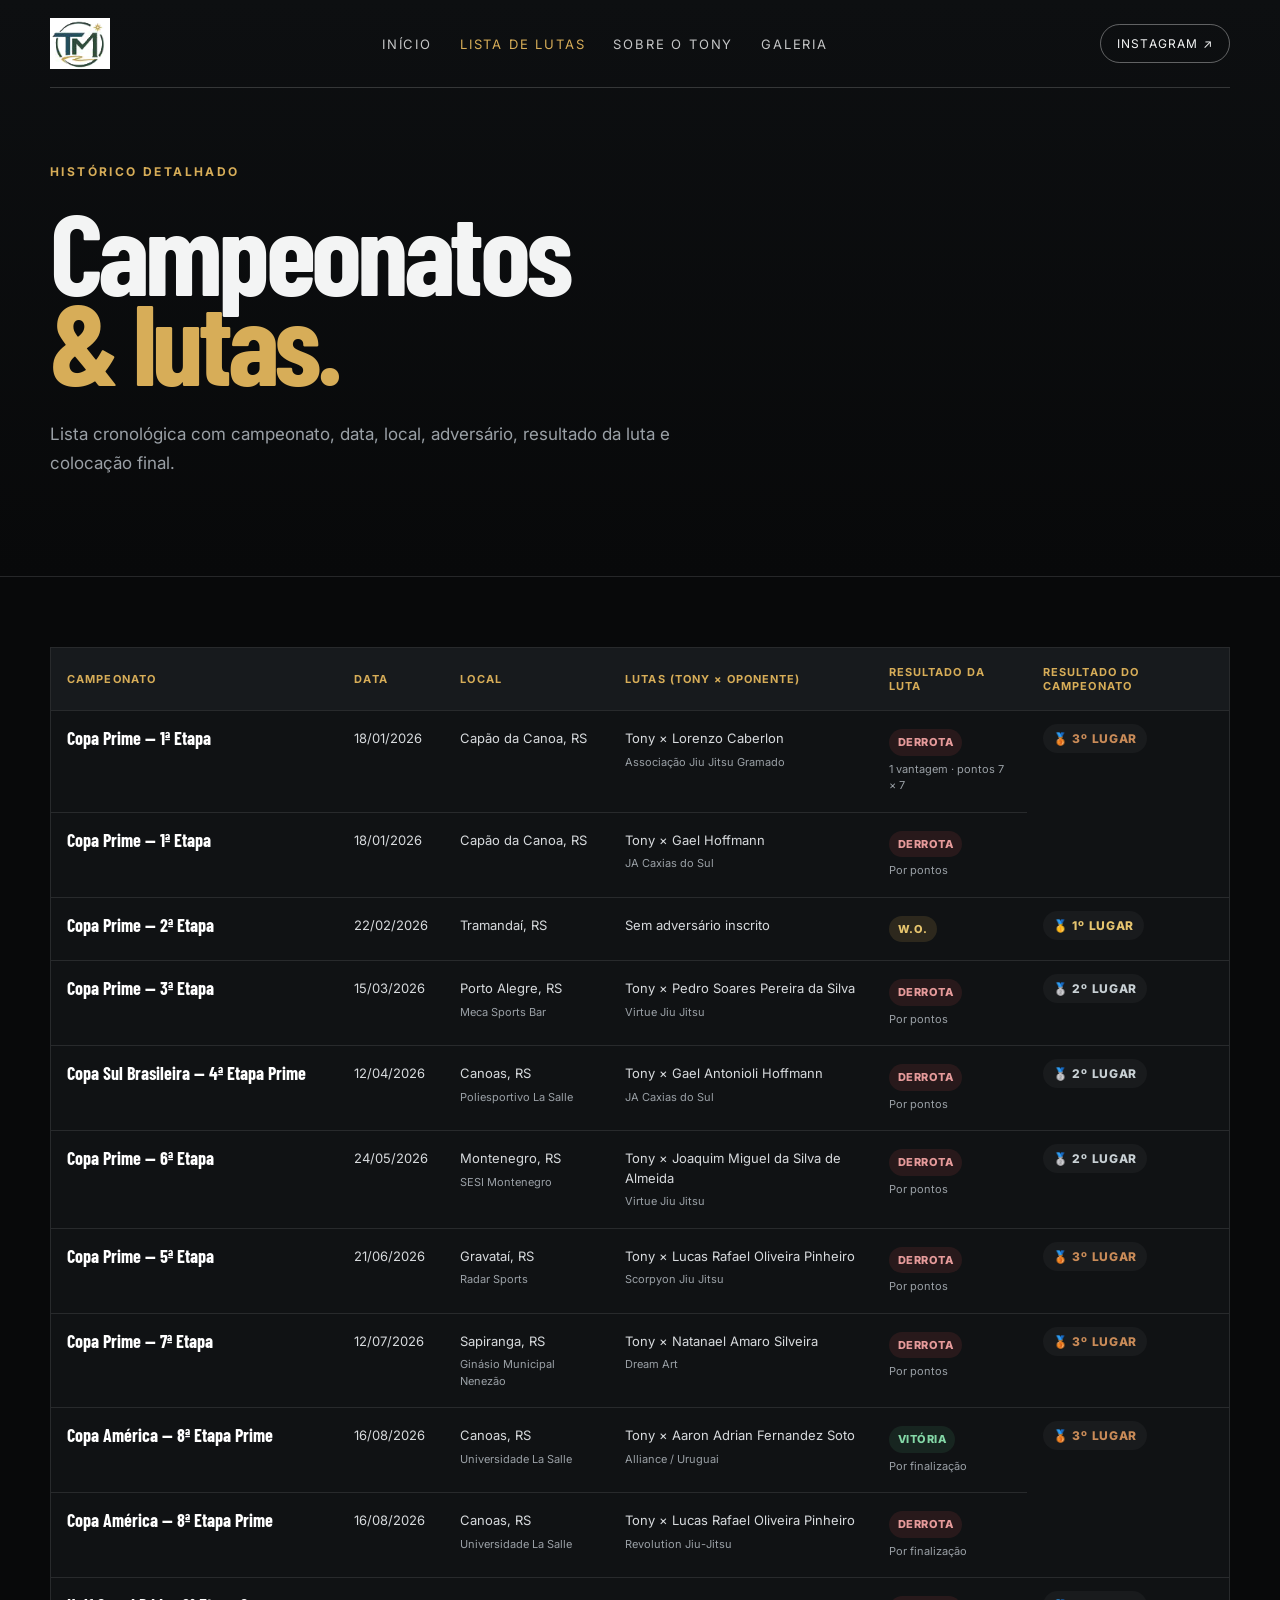
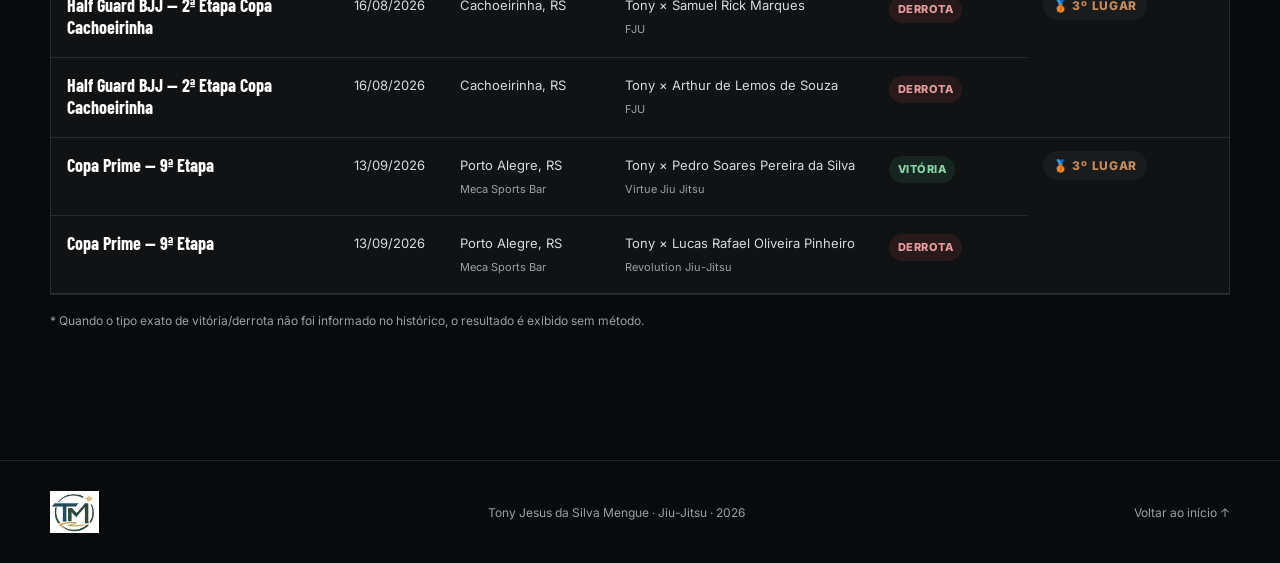
==== historico.html @ a33ff473 "Adiciona Sobre o Tony ao menu do histórico" ====
<!doctype html>
<html lang="pt-BR">
<head>
  <meta charset="utf-8">
  <meta name="viewport" content="width=device-width, initial-scale=1">
  <meta name="description" content="Lista completa de campeonatos e lutas de Tony Jesus da Silva Mengue.">
  <title>Lista de Competições | Tony Mengue</title>
  <link rel="preconnect" href="https://fonts.googleapis.com">
  <link rel="preconnect" href="https://fonts.gstatic.com" crossorigin>
  <link href="https://fonts.googleapis.com/css2?family=Barlow+Condensed:wght@600;700;800&family=Inter:wght@400;500;600;700&display=swap" rel="stylesheet">
  <link rel="stylesheet" href="styles.css">
</head>
<body>
  <header class="subpage-header">
    <nav class="nav container">
      <a href="index.html" class="brand"><img src="assets/logo-tm.png" alt="Logo Team DM" class="brand-logo"></a>
      <div class="nav-links">
        <a href="index.html">Início</a>
        <a href="historico.html" class="active">Lista de lutas</a>
        <a href="sobre.html">Sobre o Tony</a>
        <a href="index.html#galeria">Galeria</a>
      </div>
      <a class="ig-btn" href="https://www.instagram.com/tonymengueoficial/" target="_blank" rel="noopener">Instagram ↗</a>
    </nav>
    <div class="container subpage-intro">
      <span class="section-kicker">HISTÓRICO DETALHADO</span>
      <h1>Campeonatos<br><span>& lutas.</span></h1>
      <p>Lista cronológica com campeonato, data, local, adversário, resultado da luta e colocação final.</p>
    </div>
  </header>

  <main>
    <section class="section competition-list">
      <div class="container">
        <div class="table-wrap">
          <table class="fight-table">
            <thead>
              <tr>
                <th>Campeonato</th>
                <th>Data</th>
                <th>Local</th>
                <th>Lutas (Tony × Oponente)</th>
                <th>Resultado da luta</th>
                <th>Resultado do campeonato</th>
              </tr>
            </thead>
            <tbody>
              <tr>
                <td><strong>Copa Prime — 1ª Etapa</strong></td>
                <td>18/01/2026</td>
                <td>Capão da Canoa, RS</td>
                <td>Tony × Lorenzo Caberlon <small>Associação Jiu Jitsu Gramado</small></td>
                <td><span class="fight-result loss">Derrota</span><small>1 vantagem · pontos 7 × 7</small></td>
                <td rowspan="2"><span class="medal bronze">🥉 3º lugar</span></td>
              </tr>
              <tr>
                <td><strong>Copa Prime — 1ª Etapa</strong></td>
                <td>18/01/2026</td>
                <td>Capão da Canoa, RS</td>
                <td>Tony × Gael Hoffmann <small>JA Caxias do Sul</small></td>
                <td><span class="fight-result loss">Derrota</span><small>Por pontos</small></td>
              </tr>

              <tr>
                <td><strong>Copa Prime — 2ª Etapa</strong></td>
                <td>22/02/2026</td>
                <td>Tramandaí, RS</td>
                <td>Sem adversário inscrito</td>
                <td><span class="fight-result wo">W.O.</span></td>
                <td><span class="medal gold">🥇 1º lugar</span></td>
              </tr>

              <tr>
                <td><strong>Copa Prime — 3ª Etapa</strong></td>
                <td>15/03/2026</td>
                <td>Porto Alegre, RS <small>Meca Sports Bar</small></td>
                <td>Tony × Pedro Soares Pereira da Silva <small>Virtue Jiu Jitsu</small></td>
                <td><span class="fight-result loss">Derrota</span><small>Por pontos</small></td>
                <td><span class="medal silver">🥈 2º lugar</span></td>
              </tr>

              <tr>
                <td><strong>Copa Sul Brasileira — 4ª Etapa Prime</strong></td>
                <td>12/04/2026</td>
                <td>Canoas, RS <small>Poliesportivo La Salle</small></td>
                <td>Tony × Gael Antonioli Hoffmann <small>JA Caxias do Sul</small></td>
                <td><span class="fight-result loss">Derrota</span><small>Por pontos</small></td>
                <td><span class="medal silver">🥈 2º lugar</span></td>
              </tr>

              <tr>
                <td><strong>Copa Prime — 6ª Etapa</strong></td>
                <td>24/05/2026</td>
                <td>Montenegro, RS <small>SESI Montenegro</small></td>
                <td>Tony × Joaquim Miguel da Silva de Almeida <small>Virtue Jiu Jitsu</small></td>
                <td><span class="fight-result loss">Derrota</span><small>Por pontos</small></td>
                <td><span class="medal silver">🥈 2º lugar</span></td>
              </tr>

              <tr>
                <td><strong>Copa Prime — 5ª Etapa</strong></td>
                <td>21/06/2026</td>
                <td>Gravataí, RS <small>Radar Sports</small></td>
                <td>Tony × Lucas Rafael Oliveira Pinheiro <small>Scorpyon Jiu Jitsu</small></td>
                <td><span class="fight-result loss">Derrota</span><small>Por pontos</small></td>
                <td><span class="medal bronze">🥉 3º lugar</span></td>
              </tr>

              <tr>
                <td><strong>Copa Prime — 7ª Etapa</strong></td>
                <td>12/07/2026</td>
                <td>Sapiranga, RS <small>Ginásio Municipal Nenezão</small></td>
                <td>Tony × Natanael Amaro Silveira <small>Dream Art</small></td>
                <td><span class="fight-result loss">Derrota</span><small>Por pontos</small></td>
                <td><span class="medal bronze">🥉 3º lugar</span></td>
              </tr>

              <tr>
                <td><strong>Copa América — 8ª Etapa Prime</strong></td>
                <td>16/08/2026</td>
                <td>Canoas, RS <small>Universidade La Salle</small></td>
                <td>Tony × Aaron Adrian Fernandez Soto <small>Alliance / Uruguai</small></td>
                <td><span class="fight-result win">Vitória</span><small>Por finalização</small></td>
                <td rowspan="2"><span class="medal bronze">🥉 3º lugar</span></td>
              </tr>
              <tr>
                <td><strong>Copa América — 8ª Etapa Prime</strong></td>
                <td>16/08/2026</td>
                <td>Canoas, RS <small>Universidade La Salle</small></td>
                <td>Tony × Lucas Rafael Oliveira Pinheiro <small>Revolution Jiu-Jitsu</small></td>
                <td><span class="fight-result loss">Derrota</span><small>Por finalização</small></td>
              </tr>

              <tr>
                <td><strong>Half Guard BJJ — 2ª Etapa Copa Cachoeirinha</strong></td>
                <td>16/08/2026</td>
                <td>Cachoeirinha, RS</td>
                <td>Tony × Samuel Rick Marques <small>FJU</small></td>
                <td><span class="fight-result loss">Derrota</span></td>
                <td rowspan="2"><span class="medal bronze">🥉 3º lugar</span></td>
              </tr>
              <tr>
                <td><strong>Half Guard BJJ — 2ª Etapa Copa Cachoeirinha</strong></td>
                <td>16/08/2026</td>
                <td>Cachoeirinha, RS</td>
                <td>Tony × Arthur de Lemos de Souza <small>FJU</small></td>
                <td><span class="fight-result loss">Derrota</span></td>
              </tr>

              <tr>
                <td><strong>Copa Prime — 9ª Etapa</strong></td>
                <td>13/09/2026</td>
                <td>Porto Alegre, RS <small>Meca Sports Bar</small></td>
                <td>Tony × Pedro Soares Pereira da Silva <small>Virtue Jiu Jitsu</small></td>
                <td><span class="fight-result win">Vitória</span></td>
                <td rowspan="2"><span class="medal bronze">🥉 3º lugar</span></td>
              </tr>
              <tr>
                <td><strong>Copa Prime — 9ª Etapa</strong></td>
                <td>13/09/2026</td>
                <td>Porto Alegre, RS <small>Meca Sports Bar</small></td>
                <td>Tony × Lucas Rafael Oliveira Pinheiro <small>Revolution Jiu-Jitsu</small></td>
                <td><span class="fight-result loss">Derrota</span></td>
              </tr>
            </tbody>
          </table>
        </div>
        <p class="table-note">* Quando o tipo exato de vitória/derrota não foi informado no histórico, o resultado é exibido sem método.</p>
      </div>
    </section>
  </main>

  <footer>
    <div class="container footer-inner">
      <div class="brand footer-brand"><img src="assets/logo-tm.png" alt="Logo Team DM" class="brand-logo"></div>
      <p>Tony Jesus da Silva Mengue · Jiu-Jitsu · 2026</p>
      <a href="index.html">Voltar ao início ↑</a>
    </div>
  </footer>
</body>
</html>
---- styles.css ----
:root{--bg:#08090a;--panel:#101214;--panel2:#15181b;--text:#f3f4f4;--muted:#9aa0a6;--gold:#d7ad58;--green:#3f8b61;--line:rgba(255,255,255,.1)}
*{box-sizing:border-box}html{scroll-behavior:smooth}body{margin:0;background:var(--bg);color:var(--text);font-family:Inter,system-ui,sans-serif}a{color:inherit;text-decoration:none}img{display:block;width:100%}.container{width:min(1180px,calc(100% - 40px));margin:auto}
.hero{height:100svh;min-height:700px;position:relative;background:url('assets/hero.jpg') center 35%/cover no-repeat;overflow:hidden}.hero-overlay{position:absolute;inset:0;background:linear-gradient(90deg,rgba(4,5,6,.88) 0%,rgba(4,5,6,.55) 43%,rgba(4,5,6,.12) 75%),linear-gradient(0deg,rgba(4,5,6,.75) 0%,transparent 38%)}
.nav{position:relative;z-index:4;height:88px;display:flex;align-items:center;justify-content:space-between;border-bottom:1px solid rgba(255,255,255,.17)}.brand{display:flex;align-items:center;justify-content:center;text-decoration:none}
.brand-logo{height:52px;width:auto;display:block;object-fit:contain}
.footer-brand .brand-logo{height:42px;width:auto}.nav-links{display:flex;gap:28px;font-size:13px;text-transform:uppercase;letter-spacing:.14em}.nav-links a{opacity:.8}.nav-links a:hover{opacity:1}.ig-btn{border:1px solid rgba(255,255,255,.35);padding:11px 16px;border-radius:999px;font-size:12px;text-transform:uppercase;letter-spacing:.1em}
.hero-content{position:relative;z-index:2;padding-top:16vh}.eyebrow,.section-kicker{font-size:12px;letter-spacing:.2em;color:var(--gold);font-weight:700}.hero h1{font-family:"Barlow Condensed";font-size:clamp(82px,13vw,180px);line-height:.72;letter-spacing:-.045em;margin:35px 0}.hero h1 span{color:transparent;-webkit-text-stroke:1.5px rgba(255,255,255,.7)}.hero-copy{max-width:560px;color:#d4d7d8;font-size:18px;line-height:1.7}.hero-actions{display:flex;gap:12px;margin-top:32px;flex-wrap:wrap}.btn{display:inline-flex;align-items:center;justify-content:center;min-height:48px;padding:0 22px;border-radius:5px;text-transform:uppercase;font-size:12px;font-weight:800;letter-spacing:.1em}.btn.primary{background:var(--gold);color:#111}.btn.ghost{border:1px solid rgba(255,255,255,.25);background:rgba(0,0,0,.15);backdrop-filter:blur(8px)}.scroll-cue{position:absolute;z-index:2;bottom:32px;right:40px;font-size:10px;letter-spacing:.2em;color:#c8c8c8}
.section{padding:120px 0}.section-head{display:flex;align-items:end;justify-content:space-between;gap:40px;margin:24px 0 55px}.section-head h2,.feature-copy h2,.cta h2{font-family:"Barlow Condensed";font-size:clamp(48px,6vw,86px);line-height:.95;letter-spacing:-.025em;margin:0}.section-head h2 span{color:var(--gold)}.section-head p{max-width:420px;color:var(--muted);line-height:1.7}
.stats-grid{display:grid;grid-template-columns:repeat(5,1fr);gap:12px}.stat-card{background:var(--panel);border:1px solid var(--line);padding:30px 24px;min-height:150px;display:flex;flex-direction:column;justify-content:space-between}.stat-card strong{font-family:"Barlow Condensed";font-size:58px;line-height:1}.stat-card span{color:var(--muted);font-size:13px;text-transform:uppercase;letter-spacing:.08em}.stat-card.accent{background:var(--gold);color:#111}.stat-card.accent span{color:#282114}
.feature-band{display:grid;grid-template-columns:1.2fr .8fr;min-height:640px;background:var(--panel)}.feature-image{background:url('assets/vitoria.jpg') center 35%/cover no-repeat}.feature-copy{padding:80px;display:flex;flex-direction:column;justify-content:center}.feature-copy h2{margin:20px 0 28px}.feature-copy p{color:var(--muted);line-height:1.8;max-width:520px}.feature-date{font-family:"Barlow Condensed";font-size:36px;color:var(--gold);margin-top:30px;letter-spacing:.08em}
.timeline{display:grid;grid-template-columns:repeat(2,1fr);gap:16px}.event-card{background:var(--panel);border:1px solid var(--line);padding:32px;position:relative;overflow:hidden}.event-card:before{content:"";position:absolute;left:0;top:0;bottom:0;width:3px;background:var(--gold);opacity:.8}.event-top{display:flex;justify-content:space-between;gap:20px;align-items:center}.event-date{font-size:11px;color:var(--muted);letter-spacing:.12em}.medal{font-size:12px;font-weight:800;text-transform:uppercase;letter-spacing:.06em;padding:7px 10px;border-radius:999px;background:#191b1d}.medal.gold{color:#e6c56f}.medal.silver{color:#c8d0d4}.medal.bronze{color:#c98b58}.event-card h3{font-family:"Barlow Condensed";font-size:34px;margin:28px 0 10px;line-height:1}.place{color:#e1e4e5;font-size:14px}.category{color:var(--gold);font-size:13px;line-height:1.6}.note{font-size:13px;color:#c5c9cb;background:#171a1d;padding:12px 14px;border-left:2px solid var(--green)}.event-card ul{padding-left:18px;color:var(--muted);line-height:1.7;font-size:13px}
.quote-section{height:72vh;min-height:600px;position:relative;overflow:hidden}.quote-section img{height:100%;object-fit:cover;object-position:center 42%}.quote-overlay{position:absolute;inset:0;background:linear-gradient(90deg,rgba(0,0,0,.8),rgba(0,0,0,.18)),linear-gradient(0deg,rgba(0,0,0,.68),transparent)}.quote-content{position:absolute;inset:0;display:flex;flex-direction:column;justify-content:center}.quote-content span{color:var(--gold);font-size:12px;letter-spacing:.2em}blockquote{font-family:"Barlow Condensed";font-size:clamp(46px,6vw,84px);line-height:.98;max-width:850px;margin:24px 0 0}
.gallery-grid{display:grid;grid-template-columns:1.25fr .75fr 1fr;grid-template-rows:380px 340px;gap:12px}.gallery-grid figure{margin:0;overflow:hidden;background:#111}.gallery-grid img{height:100%;object-fit:cover;transition:transform .55s ease}.gallery-grid figure:hover img{transform:scale(1.035)}.g1{grid-row:1/3}.g4{grid-column:2/4}.g5{display:none}.cta{padding:110px 0;background:#111315;border-top:1px solid var(--line)}.cta-inner{display:flex;align-items:end;justify-content:space-between;gap:40px}.cta h2{margin-top:18px}footer{border-top:1px solid var(--line);padding:30px 0;background:#090a0b;color:var(--muted);font-size:12px}.footer-inner{display:flex;align-items:center;justify-content:space-between;gap:20px}.reveal{opacity:0;transform:translateY(18px);transition:opacity .7s ease,transform .7s ease}.reveal.visible{opacity:1;transform:none}
@media(max-width:900px){.nav-links{display:none}.hero{min-height:760px;background-position:62% center}.hero-overlay{background:linear-gradient(0deg,rgba(4,5,6,.92) 0%,rgba(4,5,6,.4) 60%,rgba(4,5,6,.25))}.hero-content{padding-top:28vh}.hero h1{font-size:clamp(78px,25vw,130px)}.section{padding:84px 0}.section-head{display:block}.section-head p{margin-top:24px}.stats-grid{grid-template-columns:repeat(2,1fr)}.stat-card.accent{grid-column:1/-1}.feature-band{grid-template-columns:1fr}.feature-image{min-height:520px}.feature-copy{padding:55px 30px}.timeline{grid-template-columns:1fr}.quote-section{height:65vh}.gallery-grid{grid-template-columns:1fr 1fr;grid-template-rows:320px 260px 260px}.g1{grid-row:1/3}.g4{grid-column:1/3}.g5{display:block}.cta-inner{display:block}.cta .btn{margin-top:32px}}
@media(max-width:560px){.container{width:min(100% - 28px,1180px)}.nav{height:72px}.ig-btn{padding:9px 12px}.hero-copy{font-size:15px}.scroll-cue{display:none}.stats-grid{grid-template-columns:1fr 1fr}.stat-card{min-height:130px;padding:22px}.stat-card strong{font-size:48px}.gallery-grid{grid-template-columns:1fr;grid-template-rows:repeat(5,280px)}.gallery-grid>*{grid-column:auto!important;grid-row:auto!important}.footer-inner{flex-direction:column;align-items:flex-start}}
.subpage-header{min-height:440px;background:linear-gradient(180deg,#0d0f11 0%,#08090a 100%);border-bottom:1px solid var(--line)}
.subpage-intro{padding:72px 0 82px}
.subpage-intro h1{font-family:"Barlow Condensed";font-size:clamp(68px,9vw,128px);line-height:.78;letter-spacing:-.04em;margin:26px 0 34px}
.subpage-intro h1 span{color:var(--gold)}
.subpage-intro p{max-width:650px;color:var(--muted);font-size:17px;line-height:1.7}
.nav-links a.active{color:var(--gold);opacity:1}
.competition-list{padding-top:70px}
.table-wrap{overflow-x:auto;border:1px solid var(--line);background:var(--panel)}
.fight-table{width:100%;border-collapse:collapse;min-width:1120px}
.fight-table th{position:sticky;top:0;background:#171a1d;color:var(--gold);font-size:11px;text-transform:uppercase;letter-spacing:.1em;text-align:left;padding:17px 16px;border-bottom:1px solid var(--line)}
.fight-table td{padding:18px 16px;border-bottom:1px solid var(--line);vertical-align:top;font-size:13px;line-height:1.5;color:#d7dadd}
.fight-table tbody tr:hover{background:#131619}
.fight-table td strong{color:#fff;font-family:"Barlow Condensed";font-size:18px;line-height:1.1}
.fight-table small{display:block;margin-top:5px;color:var(--muted);font-size:11px}
.fight-result{display:inline-flex;padding:5px 9px;border-radius:999px;font-size:11px;font-weight:800;text-transform:uppercase;letter-spacing:.05em}
.fight-result.win{color:#83d7a6;background:rgba(63,139,97,.16)}
.fight-result.loss{color:#e59a9a;background:rgba(170,67,67,.16)}
.fight-result.wo{color:#e7c56e;background:rgba(215,173,88,.14)}
.table-note{color:var(--muted);font-size:12px;margin-top:18px}
@media(max-width:900px){.subpage-intro{padding:54px 0 64px}.competition-list{padding-top:46px}}

@media(max-width:560px){.brand-logo{height:44px}.footer-brand .brand-logo{height:36px}}
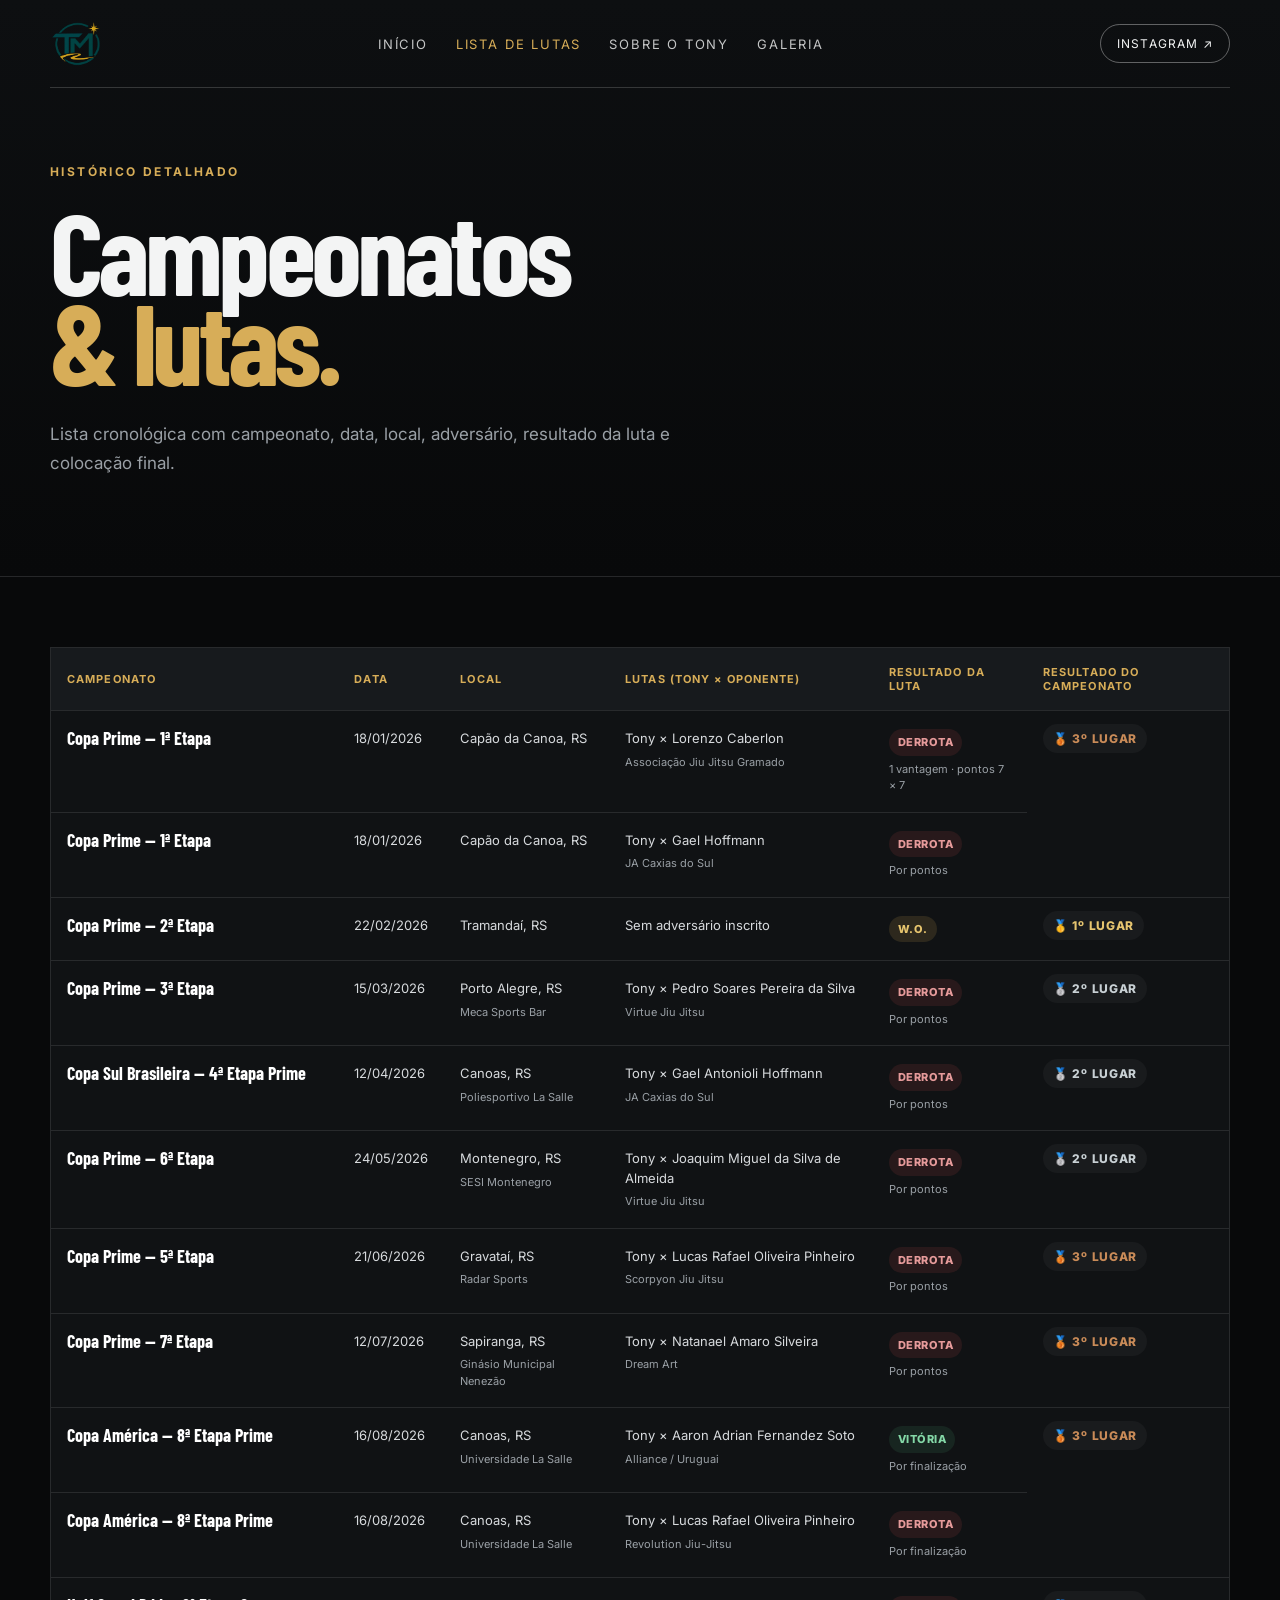
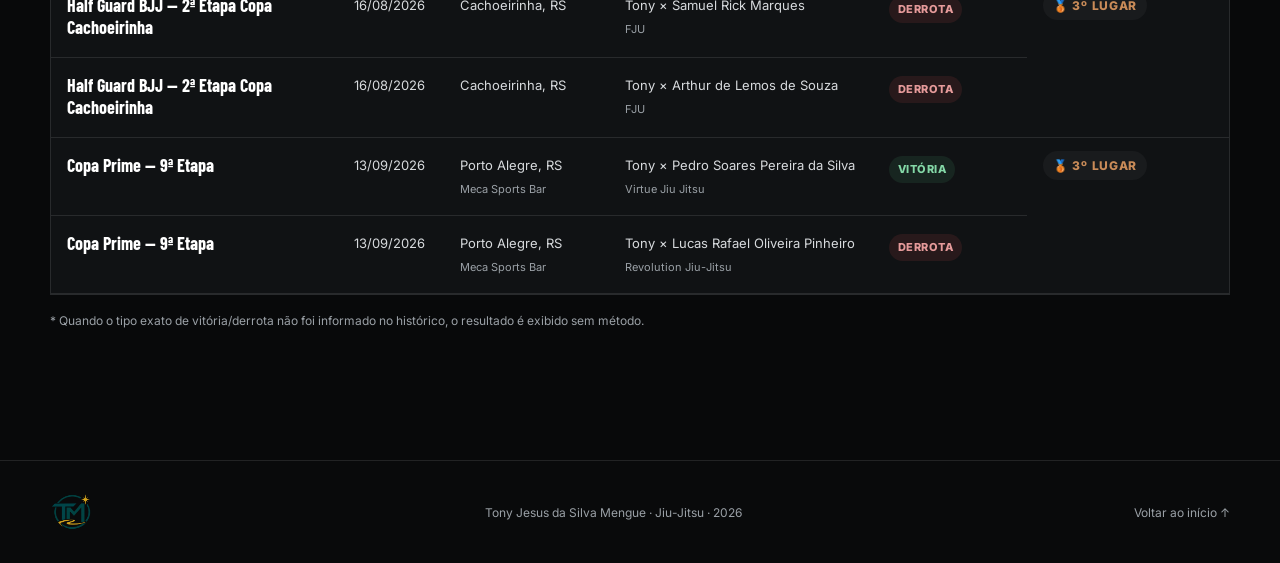
==== commit 10bad51d: "Adiciona logo como ícone do navegador" ====
--- a/historico.html
+++ b/historico.html
@@ -8,6 +8,8 @@
   <link rel="preconnect" href="https://fonts.googleapis.com">
   <link rel="preconnect" href="https://fonts.gstatic.com" crossorigin>
   <link href="https://fonts.googleapis.com/css2?family=Barlow+Condensed:wght@600;700;800&family=Inter:wght@400;500;600;700&display=swap" rel="stylesheet">
+  <link rel="icon" type="image/png" href="assets/logo-tm.png">
+  <link rel="apple-touch-icon" href="assets/logo-tm.png">
   <link rel="stylesheet" href="styles.css">
 </head>
 <body>
--- a/styles.css
+++ b/styles.css
@@ -35,3 +35,59 @@
 @media(max-width:900px){.subpage-intro{padding:54px 0 64px}.competition-list{padding-top:46px}}
 
 @media(max-width:560px){.brand-logo{height:44px}.footer-brand .brand-logo{height:36px}}
+
+.g1 img{object-position:12% center}
+
+.about-hero{min-height:650px;position:relative;background:#0b0d0f;overflow:hidden}
+.about-hero-bg{position:absolute;inset:0;background:linear-gradient(90deg,rgba(5,6,7,.94) 0%,rgba(5,6,7,.72) 48%,rgba(5,6,7,.22) 100%),url('assets/sobre-mae-teamdm.jpg') 72% 38%/cover no-repeat;opacity:.95}
+.about-hero .nav{position:relative;z-index:3}
+.about-hero-content{position:relative;z-index:2;padding:105px 0 100px}
+.about-hero-content h1{font-family:"Barlow Condensed";font-size:clamp(74px,10vw,145px);line-height:.78;letter-spacing:-.045em;margin:28px 0 35px}
+.about-hero-content h1 span,.page-title span{color:var(--gold)}
+.about-hero-content p{max-width:610px;color:#d3d6d8;font-size:18px;line-height:1.75}
+.about-intro-grid,.about-story-grid{display:grid;grid-template-columns:1fr 1fr;gap:60px;align-items:center}
+.about-copy p,.story-copy p{color:var(--muted);font-size:16px;line-height:1.8}
+.about-copy strong{color:#fff}
+.page-title{font-family:"Barlow Condensed";font-size:clamp(52px,6vw,86px);line-height:.94;letter-spacing:-.025em;margin:20px 0 30px}
+.about-feature-photo,.story-photo{margin:0;background:var(--panel);border:1px solid var(--line);overflow:hidden}
+.about-feature-photo img{height:570px;object-fit:cover;object-position:center 24%}
+.about-feature-photo figcaption{padding:14px 16px;color:var(--muted);font-size:12px;text-transform:uppercase;letter-spacing:.08em}
+.pillars-section{background:#0c0e10}
+.pillars-grid{display:grid;grid-template-columns:repeat(3,1fr);gap:16px}
+.pillar-card,.goal-card,.letter-card{background:var(--panel);border:1px solid var(--line);padding:30px}
+.pillar-icon{font-size:34px;margin-bottom:20px}
+.pillar-card h3,.goal-card h3{font-family:"Barlow Condensed";font-size:32px;margin:0 0 15px}
+.pillar-card p{color:var(--muted);line-height:1.75;margin:0}
+.story-photo.tall img{height:650px;object-fit:cover;object-position:center 30%}
+.jiujitsu-quote{padding:120px 0;background:linear-gradient(120deg,#121518,#090a0b)}
+.jiujitsu-quote blockquote{max-width:1000px}
+.journey-list{display:grid;gap:12px;margin-top:35px}
+.journey-item{display:grid;grid-template-columns:150px 1fr;gap:25px;align-items:center;background:var(--panel);border:1px solid var(--line);padding:18px 22px}
+.journey-item strong{font-family:"Barlow Condensed";font-size:32px;color:var(--gold)}
+.journey-item span{color:#e4e7e8}
+.life-gallery{display:grid;grid-template-columns:1.3fr 1fr 1fr;grid-auto-rows:330px;gap:12px}
+.life-gallery figure{margin:0;position:relative;overflow:hidden;background:var(--panel)}
+.life-gallery img{height:100%;object-fit:cover;transition:transform .45s ease}
+.life-gallery figure:hover img{transform:scale(1.025)}
+.life-gallery figcaption{position:absolute;left:14px;bottom:14px;background:rgba(0,0,0,.72);backdrop-filter:blur(8px);padding:8px 11px;border-radius:4px;font-size:11px;text-transform:uppercase;letter-spacing:.08em}
+.life-wide{grid-row:span 2}
+.life-wide img{object-position:center}
+.goals-section{background:#0c0e10}
+.goals-grid{display:grid;grid-template-columns:1fr 1fr;gap:18px}
+.goal-card ul{padding-left:20px;color:var(--muted);line-height:1.95}
+.letter-card{max-width:900px;margin-top:28px}
+.letter-card p{font-family:"Barlow Condensed";font-size:clamp(28px,3vw,42px);line-height:1.2;margin:0 0 25px}
+.letter-card span{color:var(--gold);font-size:13px;text-transform:uppercase;letter-spacing:.12em}
+@media(max-width:900px){
+  .about-hero{min-height:700px}.about-hero-bg{background-position:62% center}
+  .about-hero-content{padding-top:150px}
+  .about-intro-grid,.about-story-grid,.goals-grid{grid-template-columns:1fr}
+  .pillars-grid{grid-template-columns:1fr}
+  .life-gallery{grid-template-columns:1fr 1fr;grid-auto-rows:300px}.life-wide{grid-row:auto;grid-column:1/-1}
+}
+@media(max-width:560px){
+  .about-hero-content h1{font-size:72px}.about-hero-content p{font-size:15px}
+  .about-feature-photo img,.story-photo.tall img{height:480px}
+  .journey-item{grid-template-columns:1fr;gap:4px}
+  .life-gallery{grid-template-columns:1fr;grid-auto-rows:290px}.life-wide{grid-column:auto}
+}
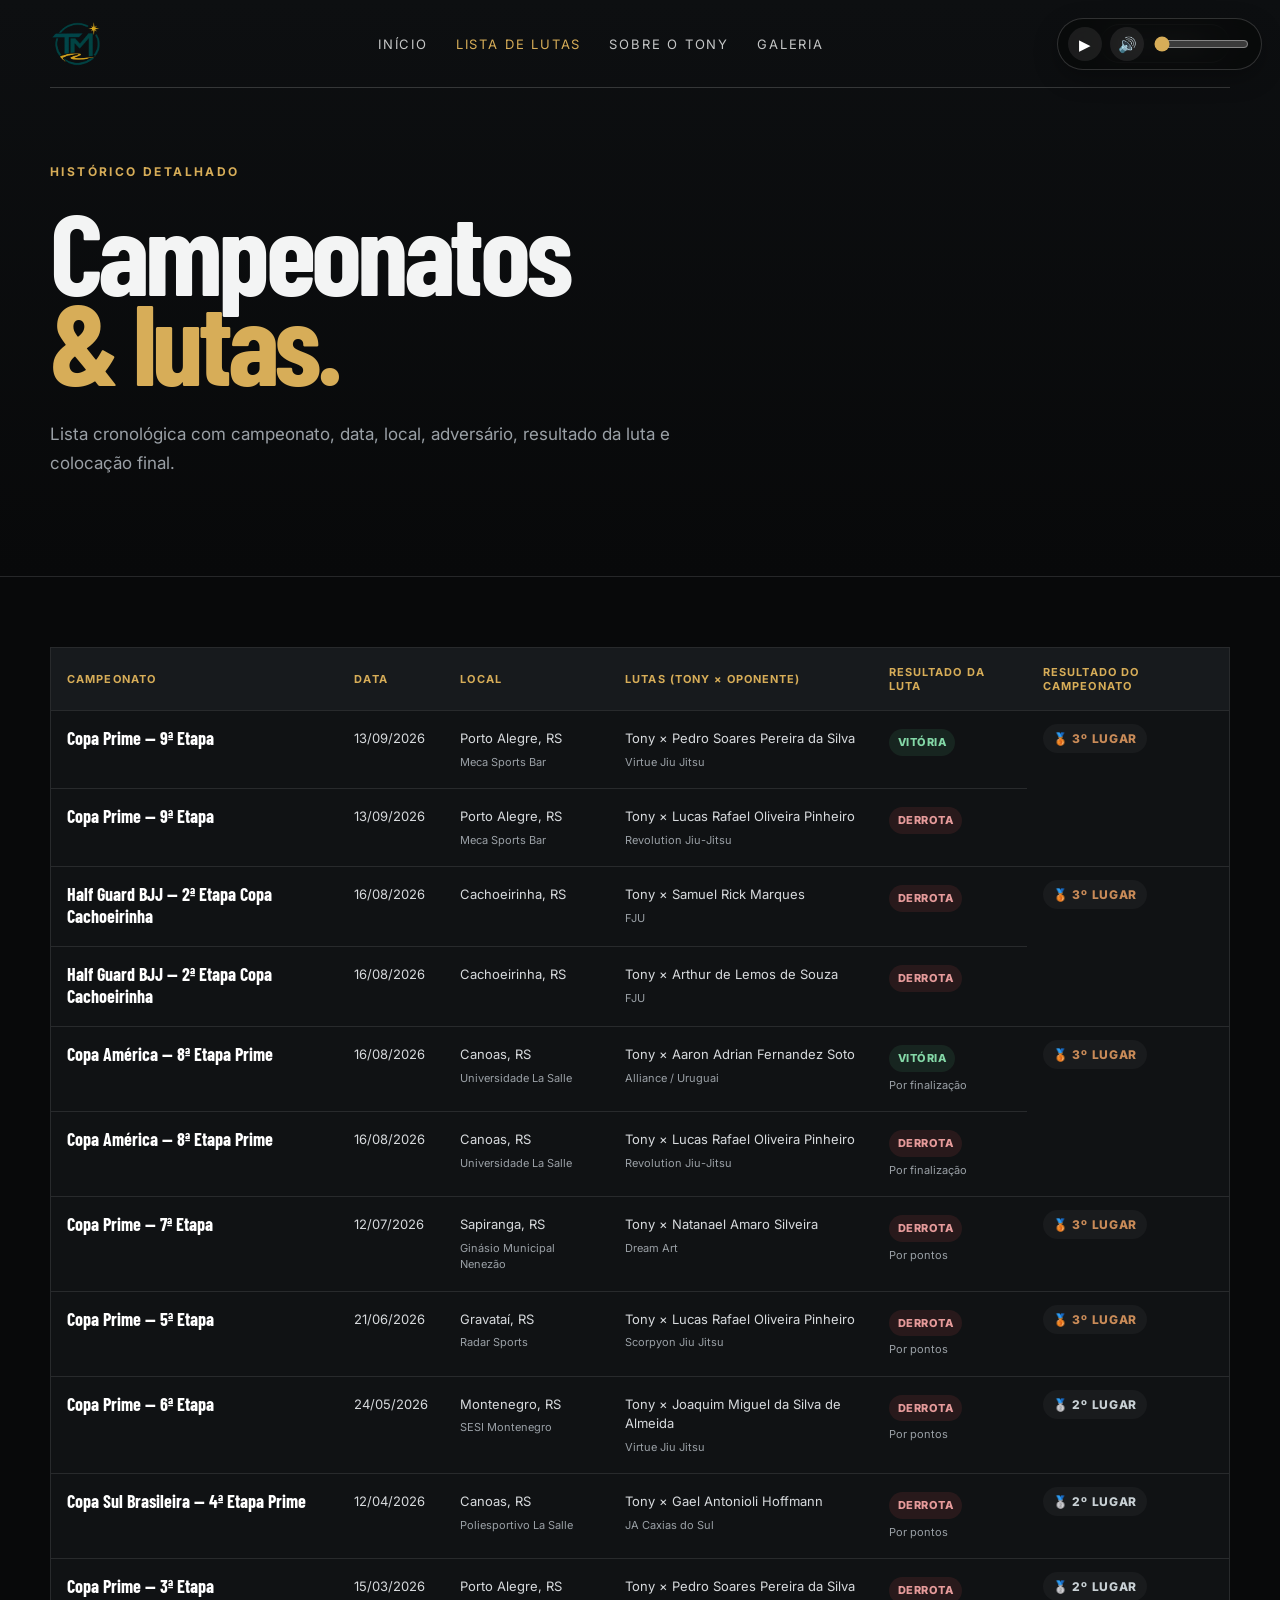
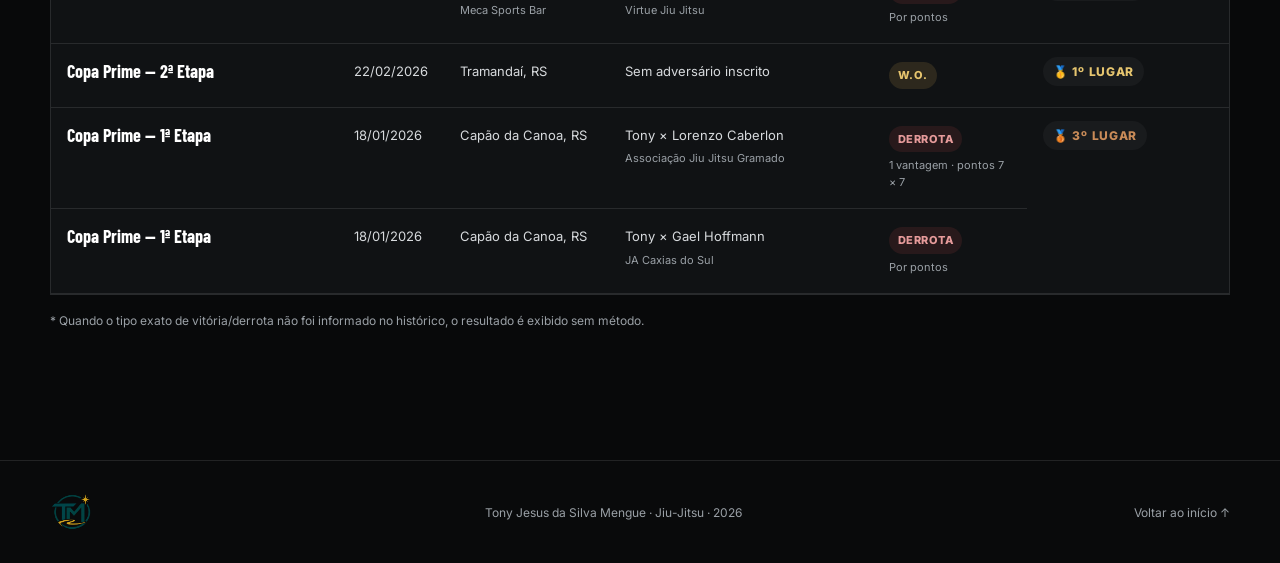
==== commit 82afa25a: "Ordena lista de lutas do mais recente para o mais antigo" ====
--- a/historico.html
+++ b/historico.html
@@ -47,77 +47,39 @@
               </tr>
             </thead>
             <tbody>
-              <tr>
-                <td><strong>Copa Prime — 1ª Etapa</strong></td>
-                <td>18/01/2026</td>
-                <td>Capão da Canoa, RS</td>
-                <td>Tony × Lorenzo Caberlon <small>Associação Jiu Jitsu Gramado</small></td>
-                <td><span class="fight-result loss">Derrota</span><small>1 vantagem · pontos 7 × 7</small></td>
+                            <tr>
+                <td><strong>Copa Prime — 9ª Etapa</strong></td>
+                <td>13/09/2026</td>
+                <td>Porto Alegre, RS <small>Meca Sports Bar</small></td>
+                <td>Tony × Pedro Soares Pereira da Silva <small>Virtue Jiu Jitsu</small></td>
+                <td><span class="fight-result win">Vitória</span></td>
                 <td rowspan="2"><span class="medal bronze">🥉 3º lugar</span></td>
               </tr>
               <tr>
-                <td><strong>Copa Prime — 1ª Etapa</strong></td>
-                <td>18/01/2026</td>
-                <td>Capão da Canoa, RS</td>
-                <td>Tony × Gael Hoffmann <small>JA Caxias do Sul</small></td>
-                <td><span class="fight-result loss">Derrota</span><small>Por pontos</small></td>
+                <td><strong>Copa Prime — 9ª Etapa</strong></td>
+                <td>13/09/2026</td>
+                <td>Porto Alegre, RS <small>Meca Sports Bar</small></td>
+                <td>Tony × Lucas Rafael Oliveira Pinheiro <small>Revolution Jiu-Jitsu</small></td>
+                <td><span class="fight-result loss">Derrota</span></td>
               </tr>
 
+                            <tr>
+                <td><strong>Half Guard BJJ — 2ª Etapa Copa Cachoeirinha</strong></td>
+                <td>16/08/2026</td>
+                <td>Cachoeirinha, RS</td>
+                <td>Tony × Samuel Rick Marques <small>FJU</small></td>
+                <td><span class="fight-result loss">Derrota</span></td>
+                <td rowspan="2"><span class="medal bronze">🥉 3º lugar</span></td>
+              </tr>
               <tr>
-                <td><strong>Copa Prime — 2ª Etapa</strong></td>
-                <td>22/02/2026</td>
-                <td>Tramandaí, RS</td>
-                <td>Sem adversário inscrito</td>
-                <td><span class="fight-result wo">W.O.</span></td>
-                <td><span class="medal gold">🥇 1º lugar</span></td>
+                <td><strong>Half Guard BJJ — 2ª Etapa Copa Cachoeirinha</strong></td>
+                <td>16/08/2026</td>
+                <td>Cachoeirinha, RS</td>
+                <td>Tony × Arthur de Lemos de Souza <small>FJU</small></td>
+                <td><span class="fight-result loss">Derrota</span></td>
               </tr>
 
-              <tr>
-                <td><strong>Copa Prime — 3ª Etapa</strong></td>
-                <td>15/03/2026</td>
-                <td>Porto Alegre, RS <small>Meca Sports Bar</small></td>
-                <td>Tony × Pedro Soares Pereira da Silva <small>Virtue Jiu Jitsu</small></td>
-                <td><span class="fight-result loss">Derrota</span><small>Por pontos</small></td>
-                <td><span class="medal silver">🥈 2º lugar</span></td>
-              </tr>
-
-              <tr>
-                <td><strong>Copa Sul Brasileira — 4ª Etapa Prime</strong></td>
-                <td>12/04/2026</td>
-                <td>Canoas, RS <small>Poliesportivo La Salle</small></td>
-                <td>Tony × Gael Antonioli Hoffmann <small>JA Caxias do Sul</small></td>
-                <td><span class="fight-result loss">Derrota</span><small>Por pontos</small></td>
-                <td><span class="medal silver">🥈 2º lugar</span></td>
-              </tr>
-
-              <tr>
-                <td><strong>Copa Prime — 6ª Etapa</strong></td>
-                <td>24/05/2026</td>
-                <td>Montenegro, RS <small>SESI Montenegro</small></td>
-                <td>Tony × Joaquim Miguel da Silva de Almeida <small>Virtue Jiu Jitsu</small></td>
-                <td><span class="fight-result loss">Derrota</span><small>Por pontos</small></td>
-                <td><span class="medal silver">🥈 2º lugar</span></td>
-              </tr>
-
-              <tr>
-                <td><strong>Copa Prime — 5ª Etapa</strong></td>
-                <td>21/06/2026</td>
-                <td>Gravataí, RS <small>Radar Sports</small></td>
-                <td>Tony × Lucas Rafael Oliveira Pinheiro <small>Scorpyon Jiu Jitsu</small></td>
-                <td><span class="fight-result loss">Derrota</span><small>Por pontos</small></td>
-                <td><span class="medal bronze">🥉 3º lugar</span></td>
-              </tr>
-
-              <tr>
-                <td><strong>Copa Prime — 7ª Etapa</strong></td>
-                <td>12/07/2026</td>
-                <td>Sapiranga, RS <small>Ginásio Municipal Nenezão</small></td>
-                <td>Tony × Natanael Amaro Silveira <small>Dream Art</small></td>
-                <td><span class="fight-result loss">Derrota</span><small>Por pontos</small></td>
-                <td><span class="medal bronze">🥉 3º lugar</span></td>
-              </tr>
-
-              <tr>
+                            <tr>
                 <td><strong>Copa América — 8ª Etapa Prime</strong></td>
                 <td>16/08/2026</td>
                 <td>Canoas, RS <small>Universidade La Salle</small></td>
@@ -133,36 +95,74 @@
                 <td><span class="fight-result loss">Derrota</span><small>Por finalização</small></td>
               </tr>
 
+                            <tr>
+                <td><strong>Copa Prime — 7ª Etapa</strong></td>
+                <td>12/07/2026</td>
+                <td>Sapiranga, RS <small>Ginásio Municipal Nenezão</small></td>
+                <td>Tony × Natanael Amaro Silveira <small>Dream Art</small></td>
+                <td><span class="fight-result loss">Derrota</span><small>Por pontos</small></td>
+                <td><span class="medal bronze">🥉 3º lugar</span></td>
+              </tr>
+
+                            <tr>
+                <td><strong>Copa Prime — 5ª Etapa</strong></td>
+                <td>21/06/2026</td>
+                <td>Gravataí, RS <small>Radar Sports</small></td>
+                <td>Tony × Lucas Rafael Oliveira Pinheiro <small>Scorpyon Jiu Jitsu</small></td>
+                <td><span class="fight-result loss">Derrota</span><small>Por pontos</small></td>
+                <td><span class="medal bronze">🥉 3º lugar</span></td>
+              </tr>
+
+                            <tr>
+                <td><strong>Copa Prime — 6ª Etapa</strong></td>
+                <td>24/05/2026</td>
+                <td>Montenegro, RS <small>SESI Montenegro</small></td>
+                <td>Tony × Joaquim Miguel da Silva de Almeida <small>Virtue Jiu Jitsu</small></td>
+                <td><span class="fight-result loss">Derrota</span><small>Por pontos</small></td>
+                <td><span class="medal silver">🥈 2º lugar</span></td>
+              </tr>
+
+                            <tr>
+                <td><strong>Copa Sul Brasileira — 4ª Etapa Prime</strong></td>
+                <td>12/04/2026</td>
+                <td>Canoas, RS <small>Poliesportivo La Salle</small></td>
+                <td>Tony × Gael Antonioli Hoffmann <small>JA Caxias do Sul</small></td>
+                <td><span class="fight-result loss">Derrota</span><small>Por pontos</small></td>
+                <td><span class="medal silver">🥈 2º lugar</span></td>
+              </tr>
+
+                            <tr>
+                <td><strong>Copa Prime — 3ª Etapa</strong></td>
+                <td>15/03/2026</td>
+                <td>Porto Alegre, RS <small>Meca Sports Bar</small></td>
+                <td>Tony × Pedro Soares Pereira da Silva <small>Virtue Jiu Jitsu</small></td>
+                <td><span class="fight-result loss">Derrota</span><small>Por pontos</small></td>
+                <td><span class="medal silver">🥈 2º lugar</span></td>
+              </tr>
+
+                            <tr>
+                <td><strong>Copa Prime — 2ª Etapa</strong></td>
+                <td>22/02/2026</td>
+                <td>Tramandaí, RS</td>
+                <td>Sem adversário inscrito</td>
+                <td><span class="fight-result wo">W.O.</span></td>
+                <td><span class="medal gold">🥇 1º lugar</span></td>
+              </tr>
+
               <tr>
-                <td><strong>Half Guard BJJ — 2ª Etapa Copa Cachoeirinha</strong></td>
-                <td>16/08/2026</td>
-                <td>Cachoeirinha, RS</td>
-                <td>Tony × Samuel Rick Marques <small>FJU</small></td>
-                <td><span class="fight-result loss">Derrota</span></td>
+                <td><strong>Copa Prime — 1ª Etapa</strong></td>
+                <td>18/01/2026</td>
+                <td>Capão da Canoa, RS</td>
+                <td>Tony × Lorenzo Caberlon <small>Associação Jiu Jitsu Gramado</small></td>
+                <td><span class="fight-result loss">Derrota</span><small>1 vantagem · pontos 7 × 7</small></td>
                 <td rowspan="2"><span class="medal bronze">🥉 3º lugar</span></td>
               </tr>
               <tr>
-                <td><strong>Half Guard BJJ — 2ª Etapa Copa Cachoeirinha</strong></td>
-                <td>16/08/2026</td>
-                <td>Cachoeirinha, RS</td>
-                <td>Tony × Arthur de Lemos de Souza <small>FJU</small></td>
-                <td><span class="fight-result loss">Derrota</span></td>
-              </tr>
-
-              <tr>
-                <td><strong>Copa Prime — 9ª Etapa</strong></td>
-                <td>13/09/2026</td>
-                <td>Porto Alegre, RS <small>Meca Sports Bar</small></td>
-                <td>Tony × Pedro Soares Pereira da Silva <small>Virtue Jiu Jitsu</small></td>
-                <td><span class="fight-result win">Vitória</span></td>
-                <td rowspan="2"><span class="medal bronze">🥉 3º lugar</span></td>
-              </tr>
-              <tr>
-                <td><strong>Copa Prime — 9ª Etapa</strong></td>
-                <td>13/09/2026</td>
-                <td>Porto Alegre, RS <small>Meca Sports Bar</small></td>
-                <td>Tony × Lucas Rafael Oliveira Pinheiro <small>Revolution Jiu-Jitsu</small></td>
-                <td><span class="fight-result loss">Derrota</span></td>
+                <td><strong>Copa Prime — 1ª Etapa</strong></td>
+                <td>18/01/2026</td>
+                <td>Capão da Canoa, RS</td>
+                <td>Tony × Gael Hoffmann <small>JA Caxias do Sul</small></td>
+                <td><span class="fight-result loss">Derrota</span><small>Por pontos</small></td>
               </tr>
             </tbody>
           </table>
@@ -179,5 +179,6 @@
       <a href="index.html">Voltar ao início ↑</a>
     </div>
   </footer>
+  <script src="script.js"></script>
 </body>
 </html>
--- a/styles.css
+++ b/styles.css
@@ -71,7 +71,7 @@
 .life-gallery figure:hover img{transform:scale(1.025)}
 .life-gallery figcaption{position:absolute;left:14px;bottom:14px;background:rgba(0,0,0,.72);backdrop-filter:blur(8px);padding:8px 11px;border-radius:4px;font-size:11px;text-transform:uppercase;letter-spacing:.08em}
 .life-wide{grid-row:span 2}
-.life-wide img{object-position:center}
+.life-wide img{object-position:28% center}
 .goals-section{background:#0c0e10}
 .goals-grid{display:grid;grid-template-columns:1fr 1fr;gap:18px}
 .goal-card ul{padding-left:20px;color:var(--muted);line-height:1.95}
@@ -91,3 +91,10 @@
   .journey-item{grid-template-columns:1fr;gap:4px}
   .life-gallery{grid-template-columns:1fr;grid-auto-rows:290px}.life-wide{grid-column:auto}
 }
+
+.music-player{position:fixed;top:18px;right:18px;z-index:9999;display:flex;align-items:center;gap:8px;padding:8px 10px;background:rgba(8,9,10,.78);border:1px solid rgba(255,255,255,.16);border-radius:999px;backdrop-filter:blur(12px);box-shadow:0 8px 24px rgba(0,0,0,.28)}
+.music-player button{width:34px;height:34px;border:0;border-radius:50%;background:rgba(255,255,255,.08);color:#fff;display:grid;place-items:center;cursor:pointer;font-size:15px;line-height:1}
+.music-player button:hover{background:rgba(255,255,255,.14)}
+.music-volume{width:95px;accent-color:var(--gold);cursor:pointer}
+@media(max-width:900px){.music-player{top:78px;right:12px;padding:7px 8px}.music-volume{width:76px}}
+@media(max-width:560px){.music-player{top:74px;right:10px}.music-player button{width:32px;height:32px}.music-volume{width:64px}}
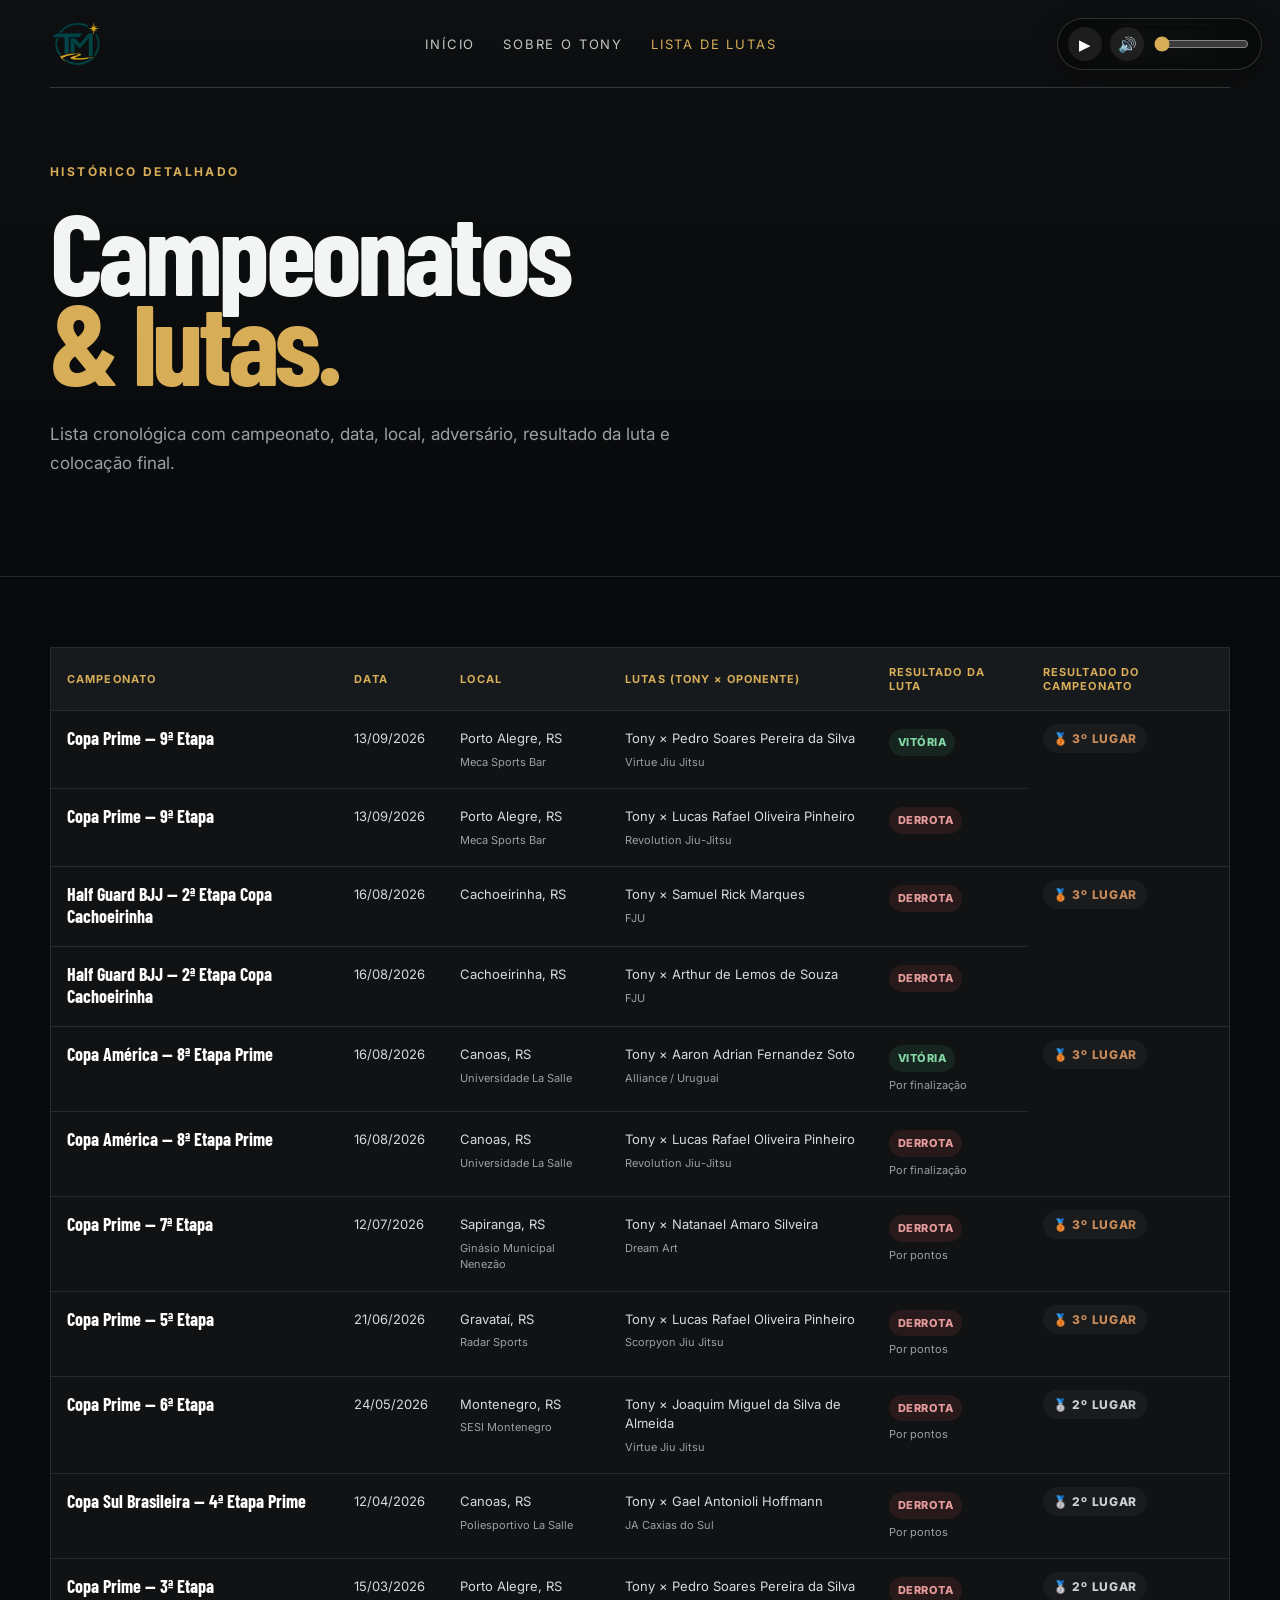
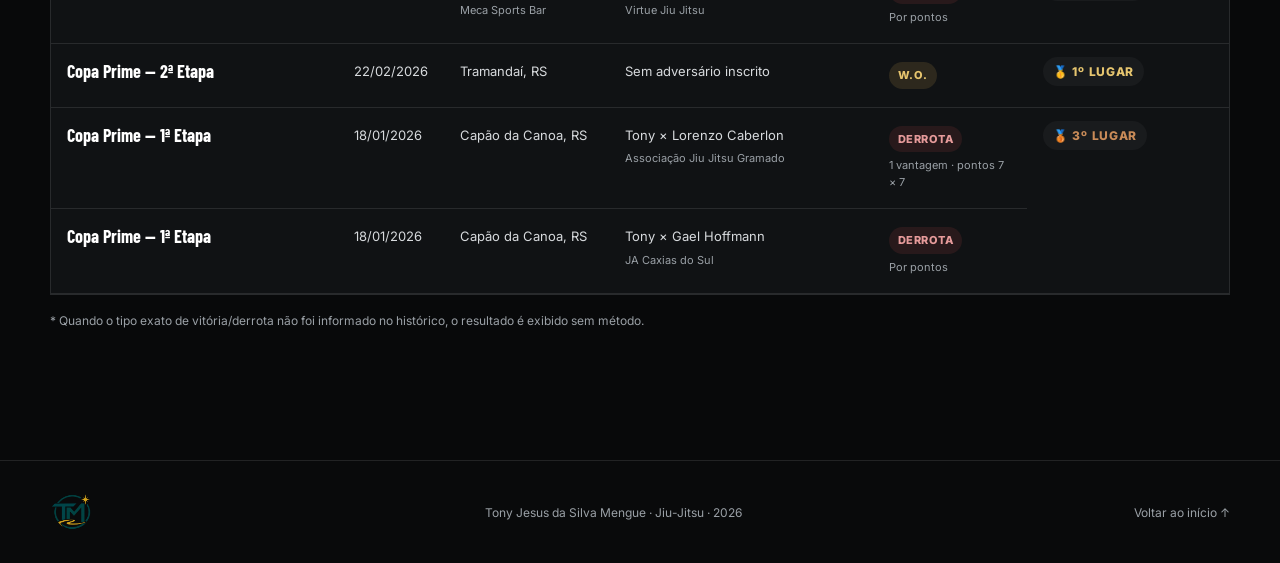
==== commit 54f15daa: "Padroniza menu principal" ====
--- a/historico.html
+++ b/historico.html
@@ -18,9 +18,8 @@
       <a href="index.html" class="brand"><img src="assets/logo-tm.png" alt="Logo Team DM" class="brand-logo"></a>
       <div class="nav-links">
         <a href="index.html">Início</a>
+        <a href="sobre.html">Sobre o Tony</a>
         <a href="historico.html" class="active">Lista de lutas</a>
-        <a href="sobre.html">Sobre o Tony</a>
-        <a href="index.html#galeria">Galeria</a>
       </div>
       <a class="ig-btn" href="https://www.instagram.com/tonymengueoficial/" target="_blank" rel="noopener">Instagram ↗</a>
     </nav>
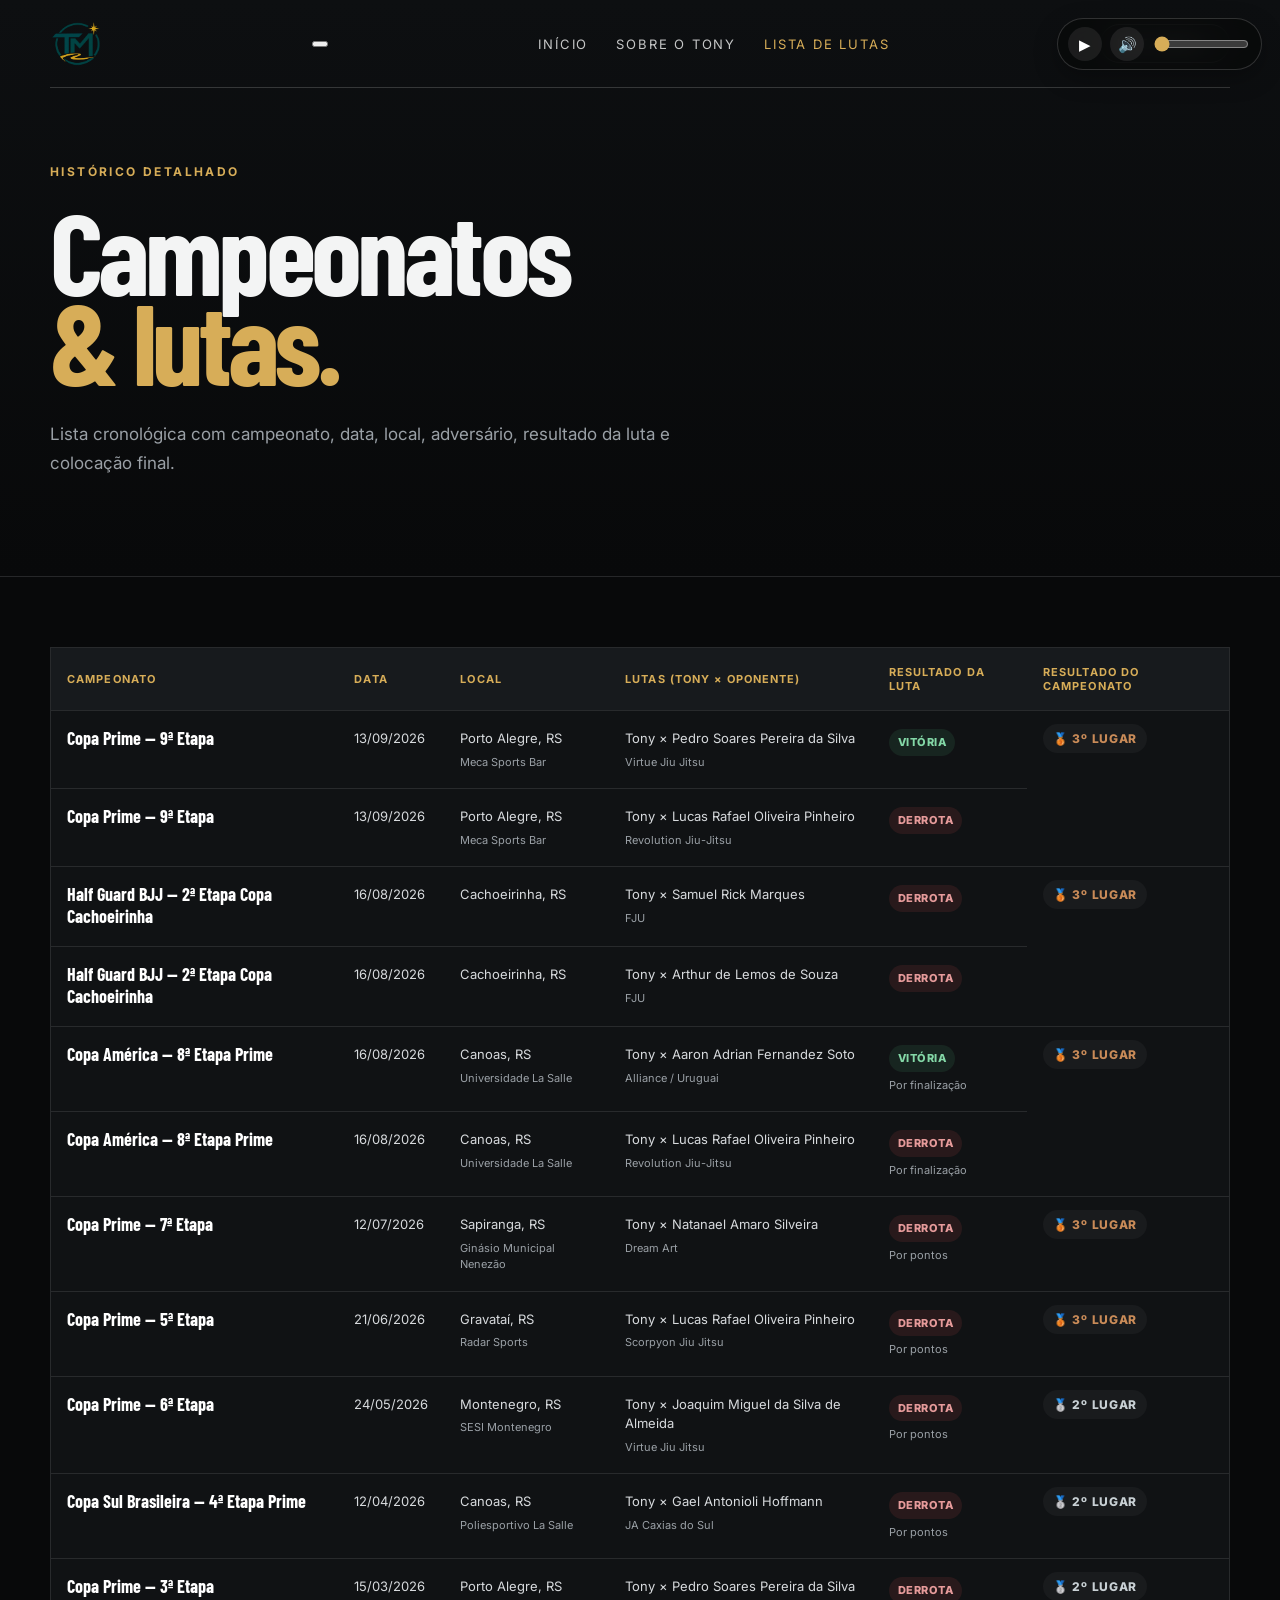
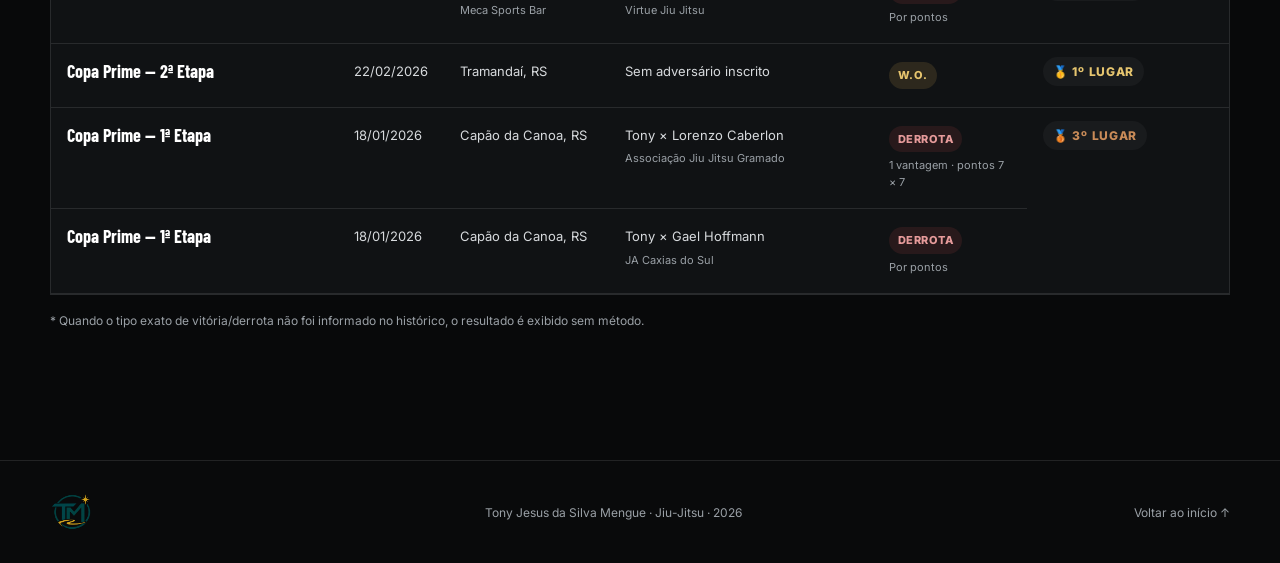
==== commit fd1adfc2: "Adiciona menu mobile" ====
--- a/historico.html
+++ b/historico.html
@@ -16,6 +16,7 @@
   <header class="subpage-header">
     <nav class="nav container">
       <a href="index.html" class="brand"><img src="assets/logo-tm.png" alt="Logo Team DM" class="brand-logo"></a>
+      <button class="menu-toggle" type="button" aria-label="Abrir menu" aria-expanded="false"><span></span><span></span><span></span></button>
       <div class="nav-links">
         <a href="index.html">Início</a>
         <a href="sobre.html">Sobre o Tony</a>
--- a/styles.css
+++ b/styles.css
@@ -98,3 +98,6 @@
 .music-volume{width:95px;accent-color:var(--gold);cursor:pointer}
 @media(max-width:900px){.music-player{top:78px;right:12px;padding:7px 8px}.music-volume{width:76px}}
 @media(max-width:560px){.music-player{top:74px;right:10px}.music-player button{width:32px;height:32px}.music-volume{width:64px}}
+
+.teamdm-close img{object-position:center 24%;transform:scale(1.16)}
+.teamdm-close:hover img{transform:scale(1.19)}
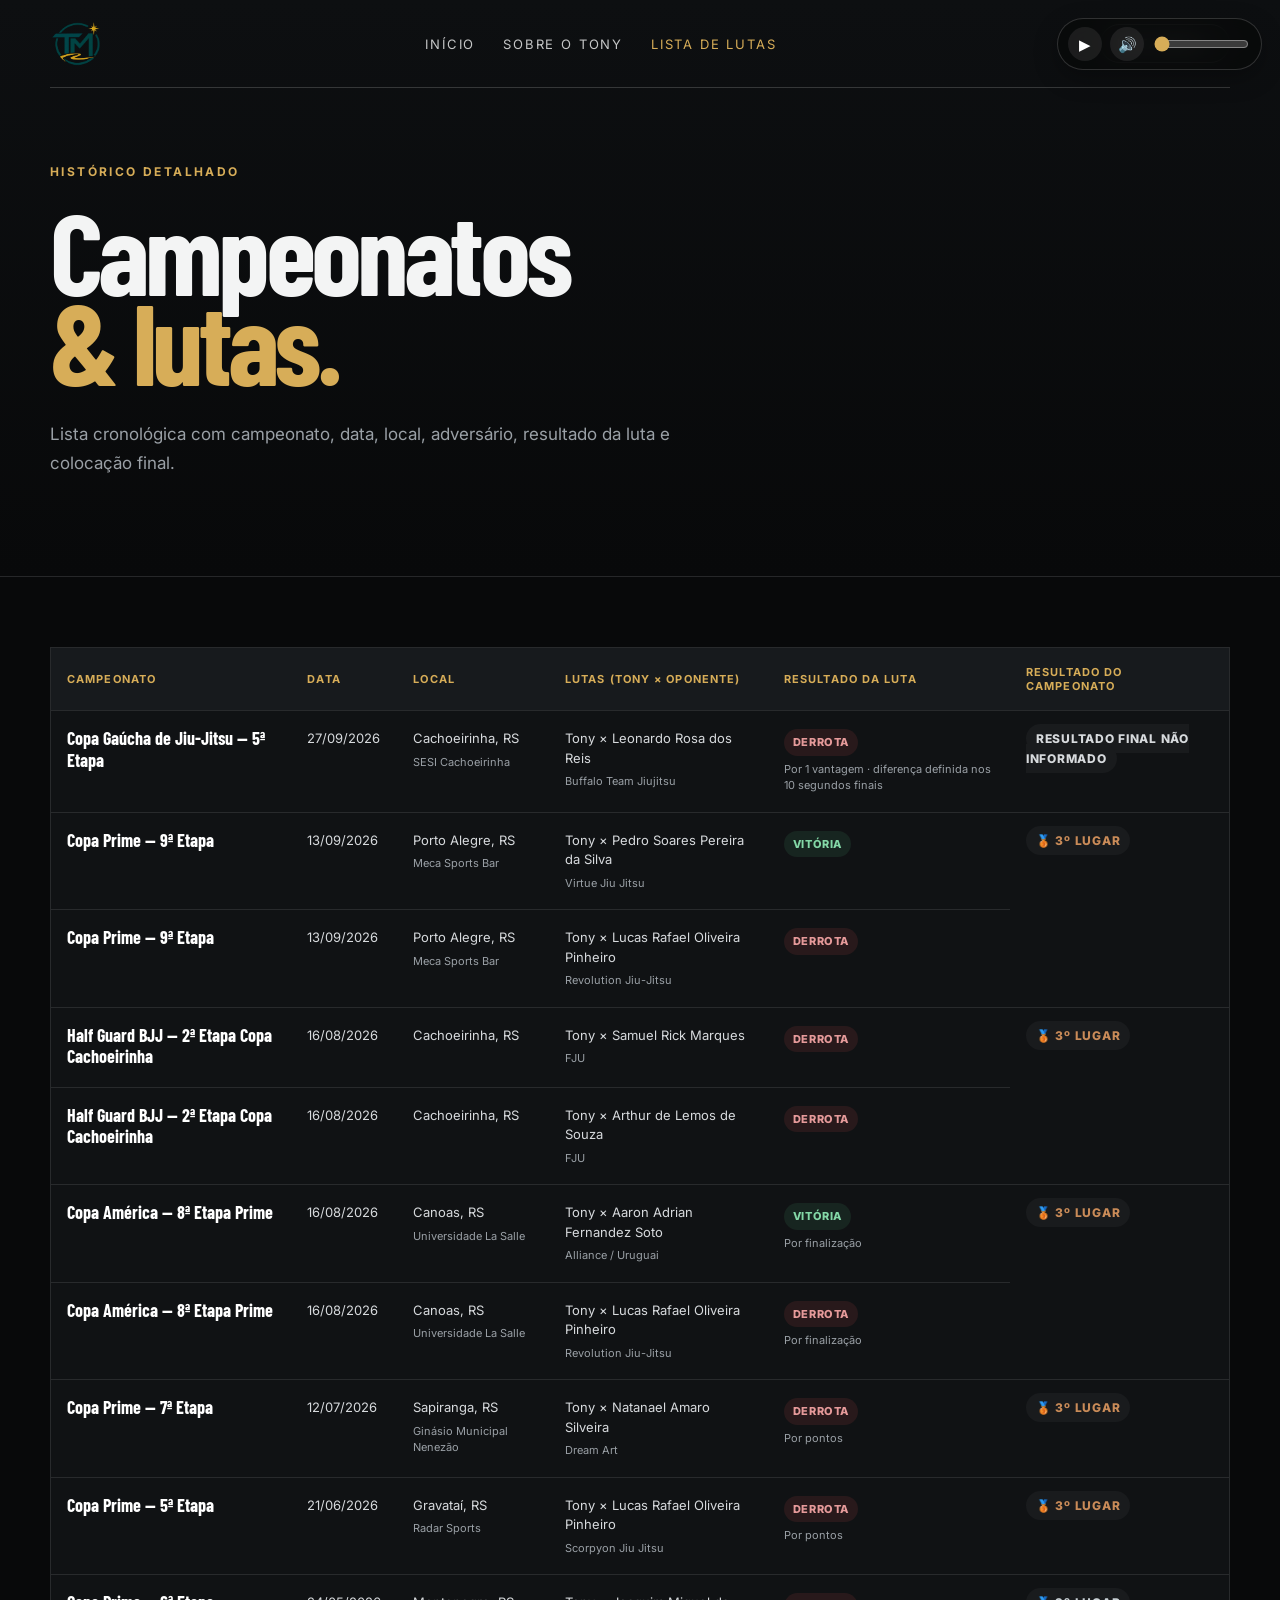
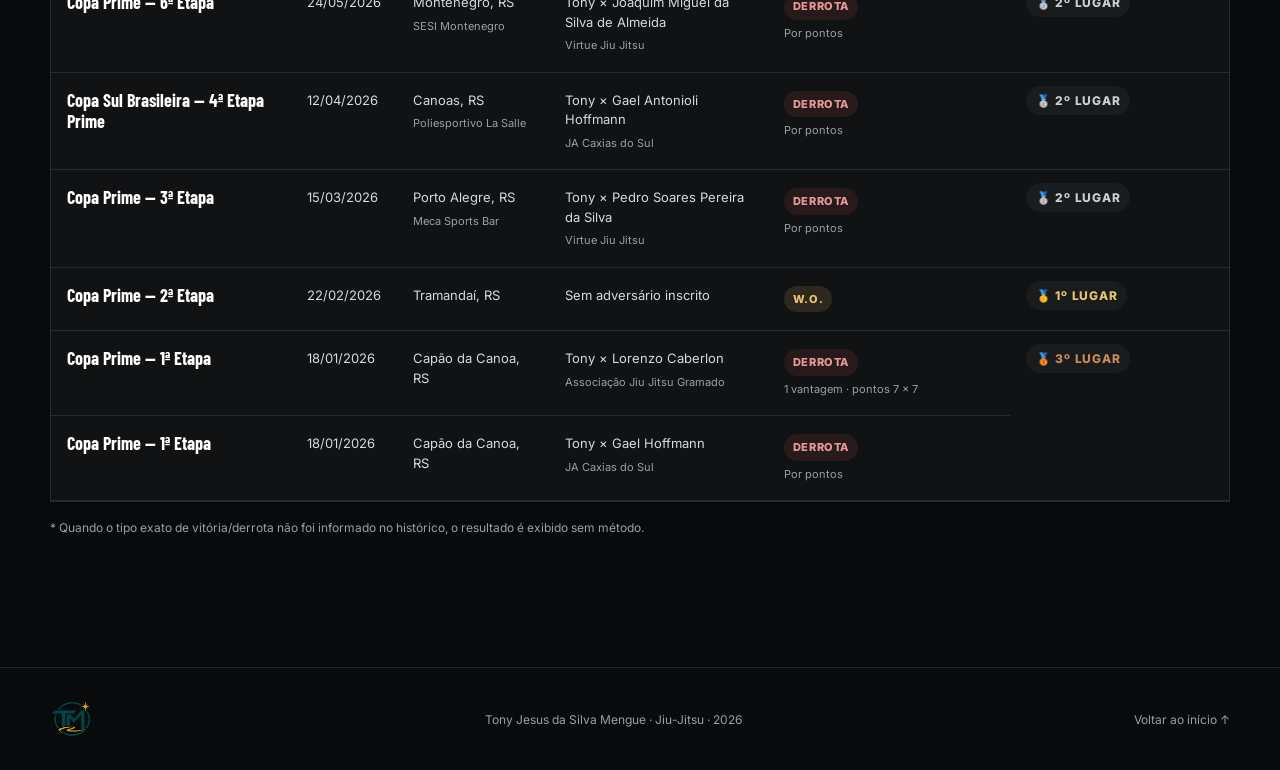
==== commit 46a4b8b1: "Adiciona luta contra Leonardo Rosa dos Reis" ====
--- a/historico.html
+++ b/historico.html
@@ -47,6 +47,15 @@
               </tr>
             </thead>
             <tbody>
+              <tr>
+                <td><strong>Copa Gaúcha de Jiu-Jitsu — 5ª Etapa</strong></td>
+                <td>27/09/2026</td>
+                <td>Cachoeirinha, RS <small>SESI Cachoeirinha</small></td>
+                <td>Tony × Leonardo Rosa dos Reis <small>Buffalo Team Jiujitsu</small></td>
+                <td><span class="fight-result loss">Derrota</span><small>Por 1 vantagem · diferença definida nos 10 segundos finais</small></td>
+                <td><span class="medal neutral">Resultado final não informado</span></td>
+              </tr>
+
                             <tr>
                 <td><strong>Copa Prime — 9ª Etapa</strong></td>
                 <td>13/09/2026</td>
--- a/styles.css
+++ b/styles.css
@@ -101,3 +101,24 @@
 
 .teamdm-close img{object-position:center 24%;transform:scale(1.16)}
 .teamdm-close:hover img{transform:scale(1.19)}
+
+.menu-toggle{display:none;width:42px;height:42px;border:1px solid rgba(255,255,255,.22);border-radius:8px;background:rgba(8,9,10,.55);align-items:center;justify-content:center;flex-direction:column;gap:5px;cursor:pointer;z-index:10002}
+.menu-toggle span{display:block;width:20px;height:2px;background:#fff;border-radius:2px;transition:.25s ease}
+.menu-toggle.active span:nth-child(1){transform:translateY(7px) rotate(45deg)}
+.menu-toggle.active span:nth-child(2){opacity:0}
+.menu-toggle.active span:nth-child(3){transform:translateY(-7px) rotate(-45deg)}
+@media(max-width:900px){
+  .nav{position:relative}
+  .menu-toggle{display:flex;margin-left:auto;margin-right:10px}
+  .nav-links{display:none!important;position:absolute;top:calc(100% + 8px);left:0;right:0;flex-direction:column;gap:0;background:rgba(8,9,10,.97);border:1px solid rgba(255,255,255,.14);border-radius:10px;padding:8px;box-shadow:0 18px 40px rgba(0,0,0,.45);backdrop-filter:blur(14px);z-index:10001}
+  .nav-links.open{display:flex!important}
+  .nav-links a{display:block;padding:14px 16px;border-radius:7px;font-size:13px;letter-spacing:.12em}
+  .nav-links a:hover{background:rgba(255,255,255,.06)}
+  .ig-btn{margin-left:0}
+}
+@media(max-width:560px){
+  .nav{gap:8px}
+  .brand-logo{height:42px}
+  .ig-btn{font-size:10px;padding:8px 10px}
+  .menu-toggle{width:38px;height:38px;margin-right:4px}
+}
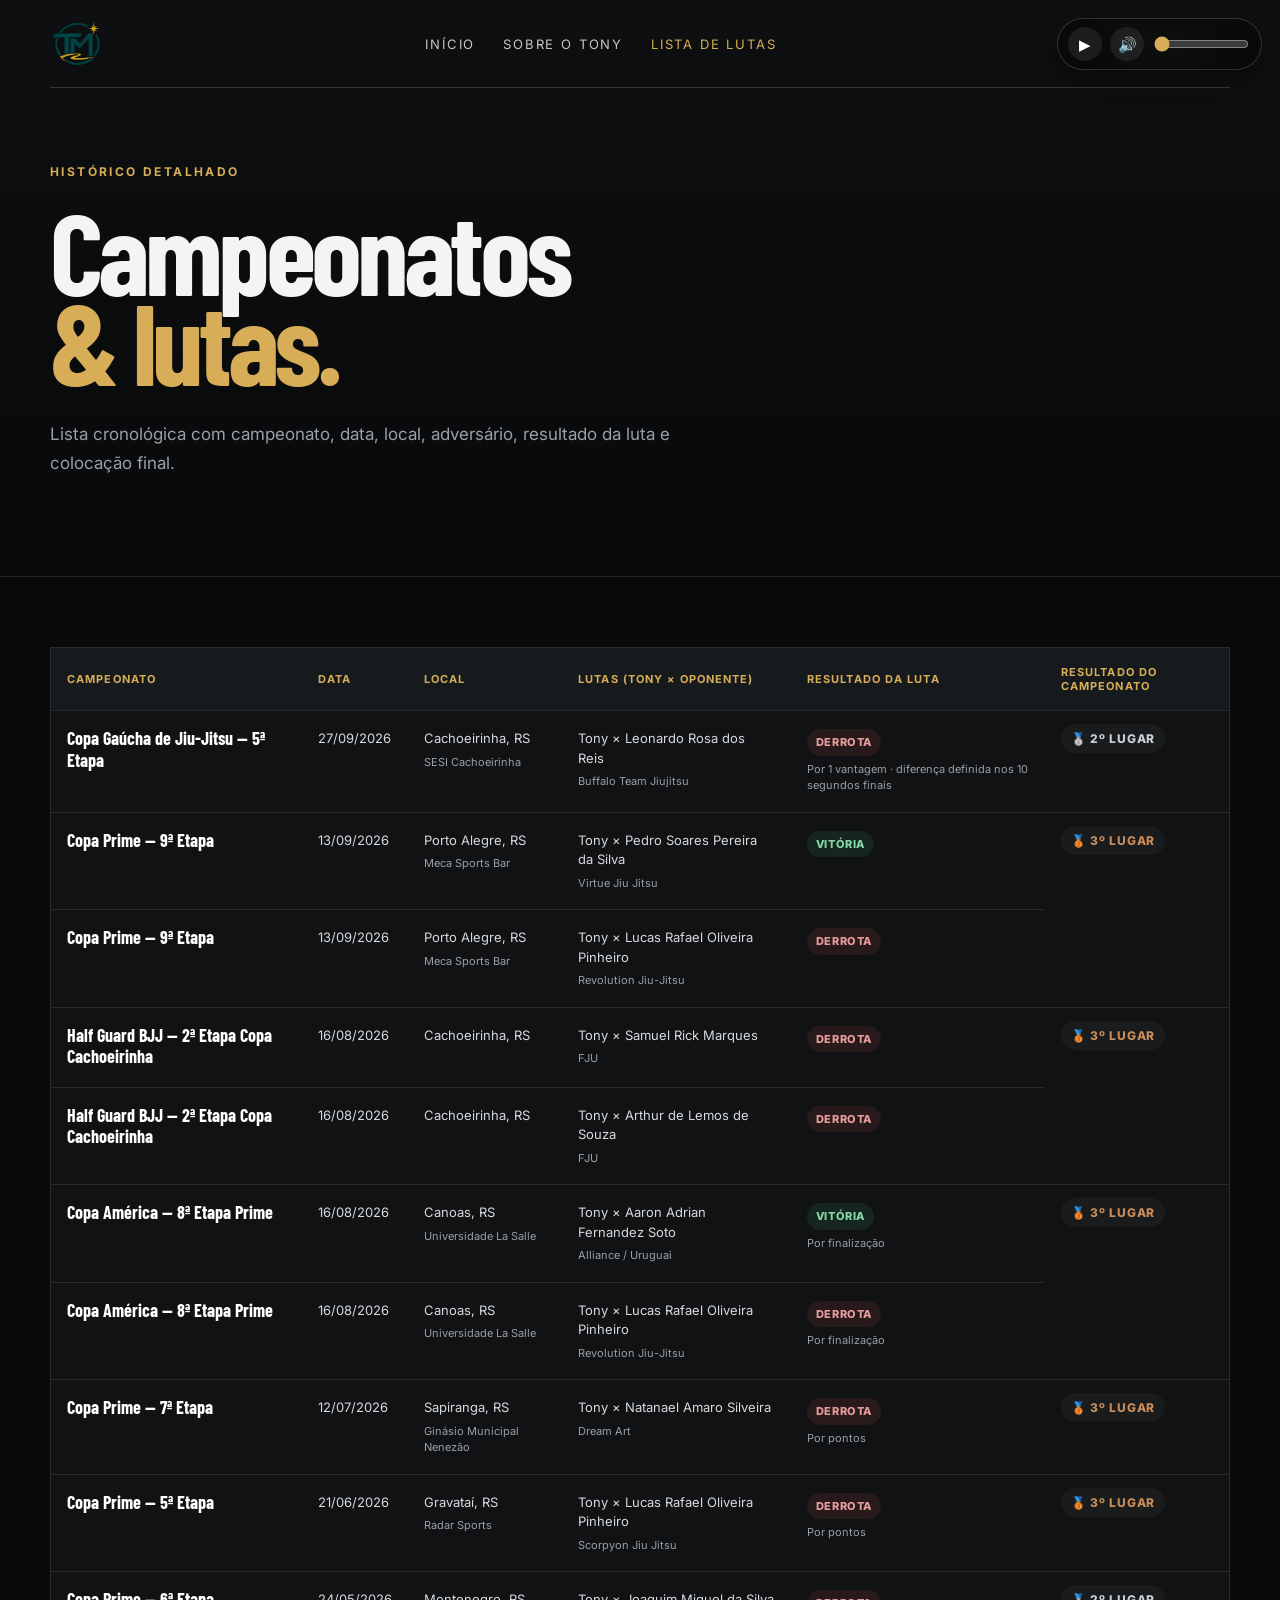
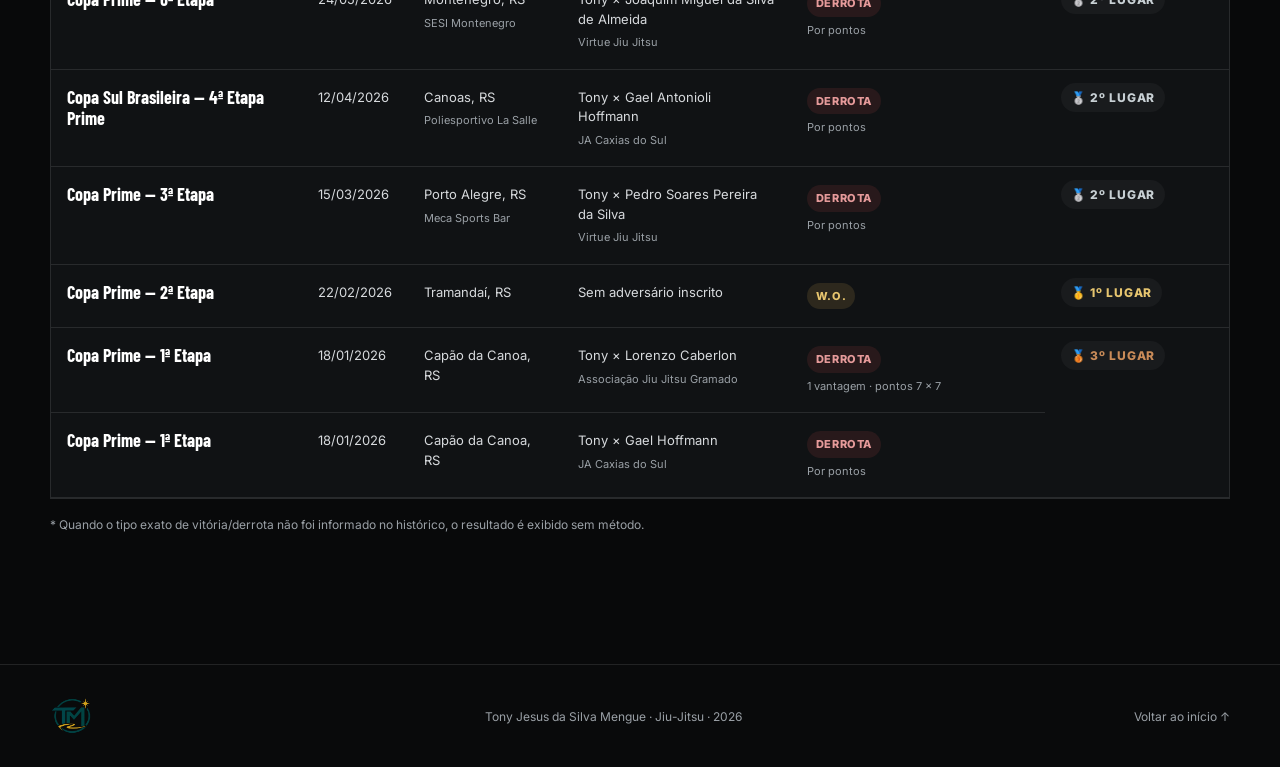
==== commit 40071326: "Registra 2º lugar na Copa Gaúcha" ====
--- a/historico.html
+++ b/historico.html
@@ -53,7 +53,7 @@
                 <td>Cachoeirinha, RS <small>SESI Cachoeirinha</small></td>
                 <td>Tony × Leonardo Rosa dos Reis <small>Buffalo Team Jiujitsu</small></td>
                 <td><span class="fight-result loss">Derrota</span><small>Por 1 vantagem · diferença definida nos 10 segundos finais</small></td>
-                <td><span class="medal neutral">Resultado final não informado</span></td>
+                <td><span class="medal silver">🥈 2º lugar</span></td>
               </tr>
 
                             <tr>
--- a/styles.css
+++ b/styles.css
@@ -122,3 +122,5 @@
   .ig-btn{font-size:10px;padding:8px 10px}
   .menu-toggle{width:38px;height:38px;margin-right:4px}
 }
+
+.medal.neutral{color:#d8dde1;background:#202428}
